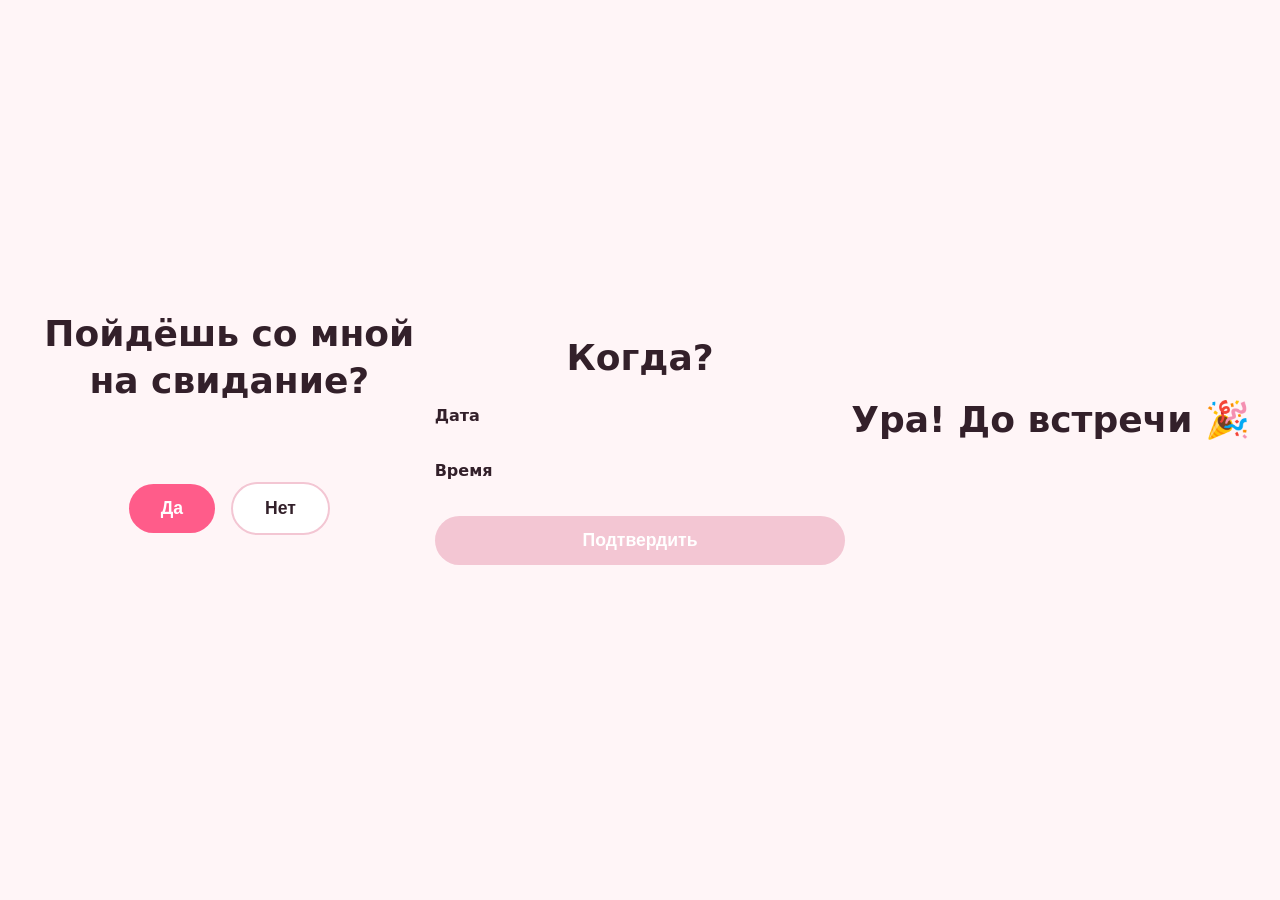
==== index.html @ 84dc76cf "feat: add base screens and layout" ====
<!DOCTYPE html>
<html lang="ru">
<head>
  <meta charset="UTF-8" />
  <meta name="viewport" content="width=device-width, initial-scale=1.0" />
  <title>Свидание?</title>
  <link rel="stylesheet" href="css/style.css" />
</head>
<body>
  <main class="app">
    <section class="screen" id="screen-ask" data-screen="ask">
      <h1 class="question">Пойдёшь со мной на свидание?</h1>
      <div class="button-row">
        <button class="btn btn-yes" id="btn-yes" type="button">Да</button>
        <button class="btn btn-no" id="btn-no" type="button">Нет</button>
      </div>
    </section>

    <section class="screen" id="screen-details" data-screen="details" hidden>
      <h1 class="question">Когда?</h1>

      <div class="field">
        <h2 class="field-label">Дата</h2>
        <div class="option-grid" id="date-options"></div>
      </div>

      <div class="field">
        <h2 class="field-label">Время</h2>
        <div class="option-grid" id="time-options"></div>
      </div>

      <button class="btn btn-confirm" id="btn-confirm" type="button" disabled>Подтвердить</button>
    </section>

    <section class="screen" id="screen-celebrate" data-screen="celebrate" hidden>
      <h1 class="question">Ура! До встречи 🎉</h1>
      <p class="summary" id="summary"></p>
      <canvas id="confetti-canvas"></canvas>
    </section>
  </main>

  <script src="js/script.js"></script>
</body>
</html>
---- css/style.css ----
:root {
  --color-bg: #fff5f7;
  --color-text: #33202a;
  --color-primary: #ff5c8a;
  --color-primary-dark: #e6406f;
  --color-surface: #ffffff;
  --color-border: #f3c6d3;
  --radius: 16px;
}

* {
  box-sizing: border-box;
}

html, body {
  height: 100%;
}

body {
  margin: 0;
  font-family: system-ui, -apple-system, "Segoe UI", Roboto, sans-serif;
  background: var(--color-bg);
  color: var(--color-text);
}

.app {
  min-height: 100vh;
  display: flex;
  align-items: center;
  justify-content: center;
  padding: 24px;
}

.screen {
  width: 100%;
  max-width: 480px;
  display: flex;
  flex-direction: column;
  align-items: center;
  gap: 24px;
  text-align: center;
}

.question {
  font-size: clamp(1.5rem, 5vw, 2.25rem);
  margin: 0;
  line-height: 1.3;
}

.button-row {
  position: relative;
  display: flex;
  gap: 16px;
  justify-content: center;
  align-items: center;
  width: 100%;
  min-height: 160px;
}

.btn {
  border: none;
  border-radius: 999px;
  padding: 14px 32px;
  font-size: 1.1rem;
  font-weight: 600;
  cursor: pointer;
  transition: transform 0.15s ease, background-color 0.15s ease;
}

.btn-yes {
  background: var(--color-primary);
  color: #fff;
}

.btn-yes:hover {
  background: var(--color-primary-dark);
  transform: scale(1.05);
}

.btn-no {
  background: var(--color-surface);
  color: var(--color-text);
  border: 2px solid var(--color-border);
  position: relative;
}

.field {
  width: 100%;
  text-align: left;
}

.field-label {
  font-size: 1rem;
  margin: 0 0 12px;
  color: var(--color-text);
}

.option-grid {
  display: grid;
  grid-template-columns: repeat(auto-fill, minmax(88px, 1fr));
  gap: 10px;
}

.option {
  border: 2px solid var(--color-border);
  background: var(--color-surface);
  border-radius: var(--radius);
  padding: 10px 6px;
  font-size: 0.95rem;
  cursor: pointer;
  transition: border-color 0.15s ease, background-color 0.15s ease;
}

.option:hover {
  border-color: var(--color-primary);
}

.option.selected {
  background: var(--color-primary);
  border-color: var(--color-primary);
  color: #fff;
}

.btn-confirm {
  background: var(--color-primary);
  color: #fff;
  width: 100%;
}

.btn-confirm:disabled {
  background: var(--color-border);
  cursor: not-allowed;
}

.summary {
  font-size: 1.1rem;
}

#confetti-canvas {
  position: fixed;
  inset: 0;
  width: 100vw;
  height: 100vh;
  pointer-events: none;
}
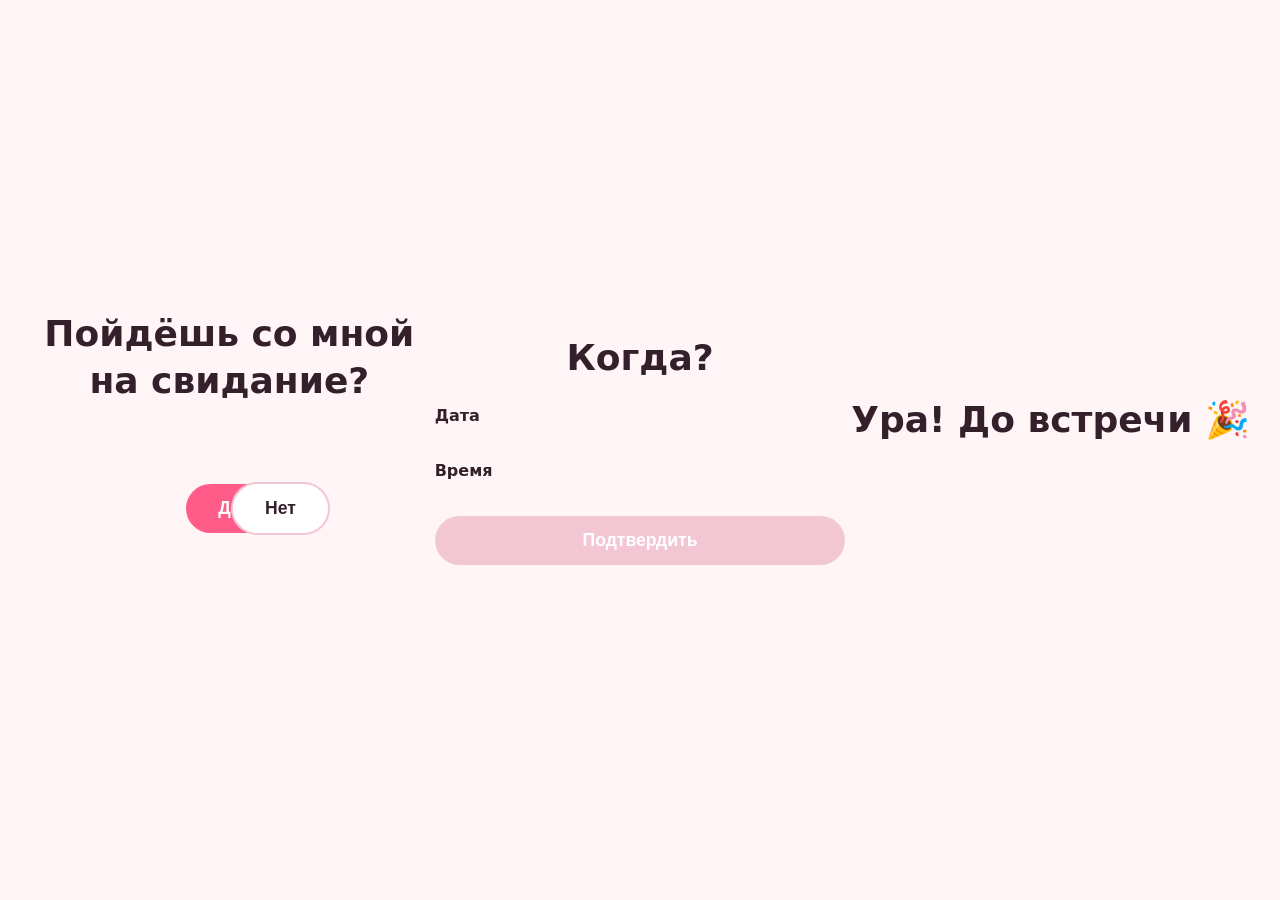
==== commit 8e4db6b4: "feat: make the no button dodge the cursor" ====
--- a/index.html
+++ b/index.html
@@ -39,6 +39,7 @@
     </section>
   </main>
 
+  <script src="js/dodge.js"></script>
   <script src="js/script.js"></script>
 </body>
 </html>
--- a/css/style.css
+++ b/css/style.css
@@ -81,7 +81,18 @@
   background: var(--color-surface);
   color: var(--color-text);
   border: 2px solid var(--color-border);
-  position: relative;
+  transition: left 0.2s ease, top 0.2s ease, transform 0.2s ease;
+  white-space: nowrap;
+}
+
+.btn-no.wiggle {
+  animation: wiggle 0.3s ease;
+}
+
+@keyframes wiggle {
+  0%, 100% { rotate: 0deg; }
+  25% { rotate: -8deg; }
+  75% { rotate: 8deg; }
 }
 
 .field {
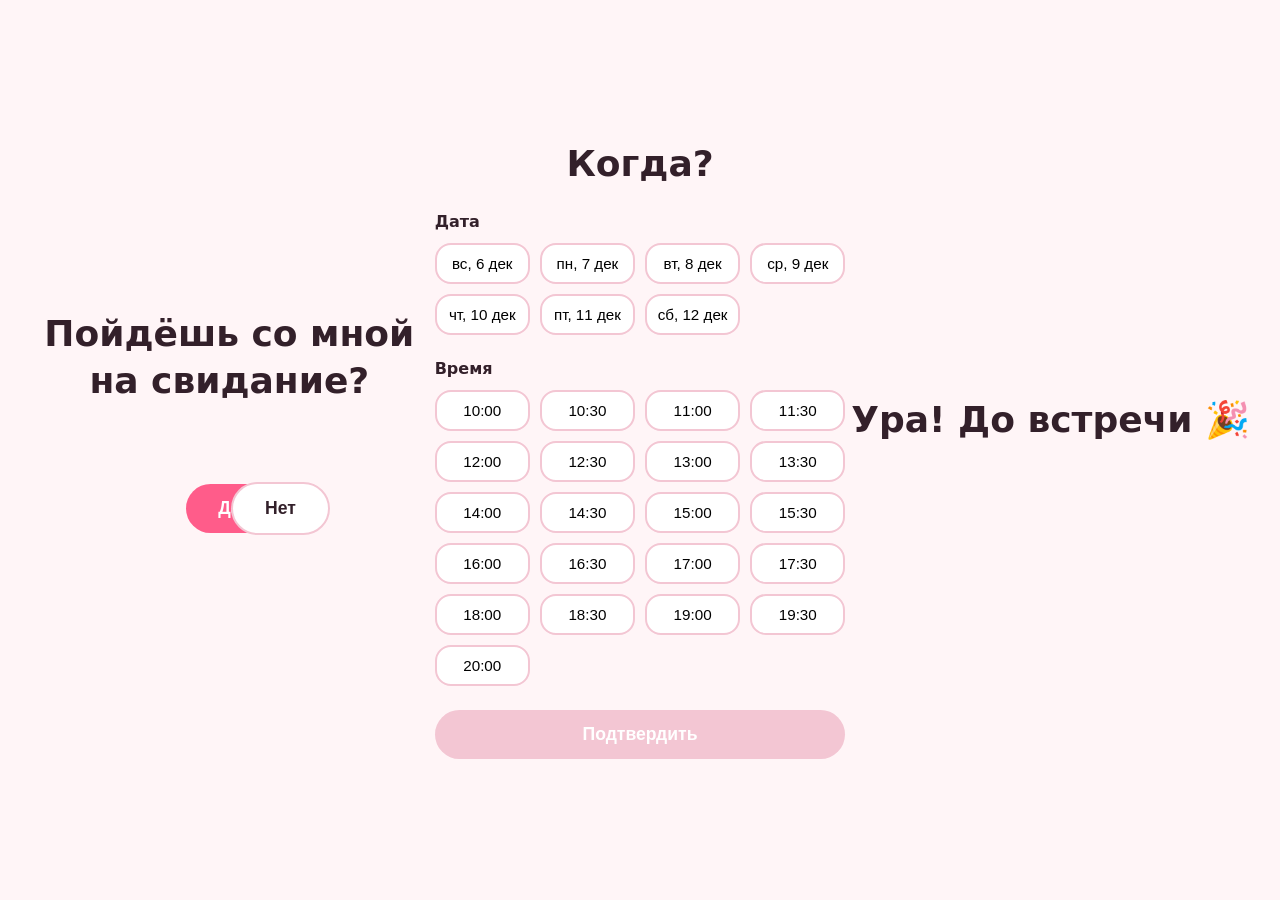
==== commit edd27d1d: "feat: add date and time selection screen" ====
--- a/index.html
+++ b/index.html
@@ -40,6 +40,7 @@
   </main>
 
   <script src="js/dodge.js"></script>
+  <script src="js/details.js"></script>
   <script src="js/script.js"></script>
 </body>
 </html>
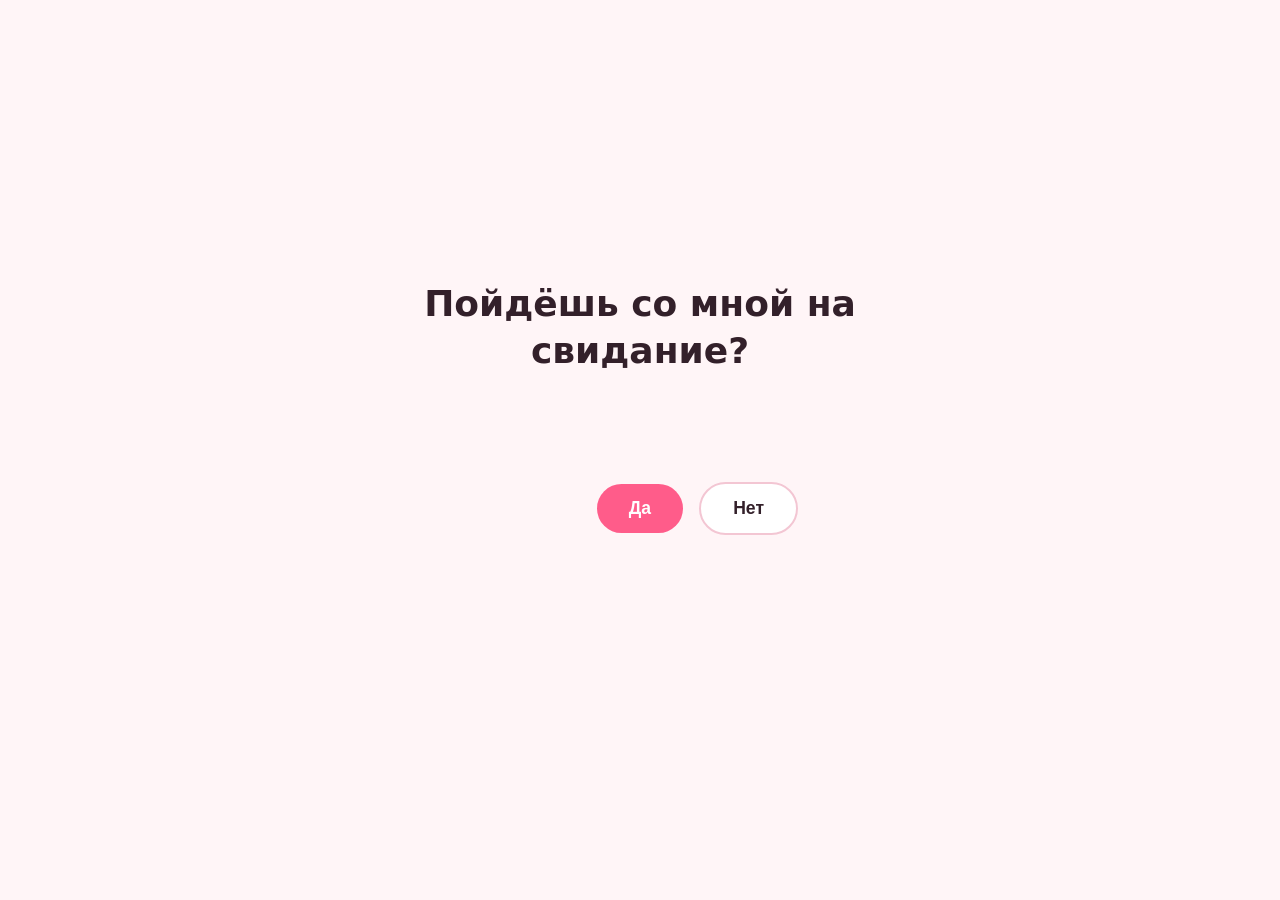
==== commit 6008a6f1: "refactor: split ask, date/time and celebration into separate pages" ====
--- a/index.html
+++ b/index.html
@@ -2,45 +2,26 @@
 <html lang="ru">
 <head>
   <meta charset="UTF-8" />
-  <meta name="viewport" content="width=device-width, initial-scale=1.0" />
+  <meta name="viewport" content="width=device-width, initial-scale=1.0, maximum-scale=1.0" />
   <title>Свидание?</title>
   <link rel="stylesheet" href="css/style.css" />
 </head>
 <body>
   <main class="app">
-    <section class="screen" id="screen-ask" data-screen="ask">
+    <section class="screen">
       <h1 class="question">Пойдёшь со мной на свидание?</h1>
       <div class="button-row">
         <button class="btn btn-yes" id="btn-yes" type="button">Да</button>
         <button class="btn btn-no" id="btn-no" type="button">Нет</button>
       </div>
     </section>
-
-    <section class="screen" id="screen-details" data-screen="details" hidden>
-      <h1 class="question">Когда?</h1>
-
-      <div class="field">
-        <h2 class="field-label">Дата</h2>
-        <div class="option-grid" id="date-options"></div>
-      </div>
-
-      <div class="field">
-        <h2 class="field-label">Время</h2>
-        <div class="option-grid" id="time-options"></div>
-      </div>
-
-      <button class="btn btn-confirm" id="btn-confirm" type="button" disabled>Подтвердить</button>
-    </section>
-
-    <section class="screen" id="screen-celebrate" data-screen="celebrate" hidden>
-      <h1 class="question">Ура! До встречи 🎉</h1>
-      <p class="summary" id="summary"></p>
-      <canvas id="confetti-canvas"></canvas>
-    </section>
   </main>
 
   <script src="js/dodge.js"></script>
-  <script src="js/details.js"></script>
-  <script src="js/script.js"></script>
+  <script>
+    document.getElementById("btn-yes").addEventListener("click", () => {
+      window.location.href = "date.html";
+    });
+  </script>
 </body>
 </html>
--- a/css/style.css
+++ b/css/style.css
@@ -25,6 +25,7 @@
 
 .app {
   min-height: 100vh;
+  min-height: 100dvh;
   display: flex;
   align-items: center;
   justify-content: center;
@@ -50,11 +51,10 @@
 .button-row {
   position: relative;
   display: flex;
-  gap: 16px;
   justify-content: center;
   align-items: center;
   width: 100%;
-  min-height: 160px;
+  height: 220px;
 }
 
 .btn {
@@ -64,6 +64,8 @@
   font-size: 1.1rem;
   font-weight: 600;
   cursor: pointer;
+  touch-action: manipulation;
+  -webkit-tap-highlight-color: transparent;
   transition: transform 0.15s ease, background-color 0.15s ease;
 }
 
@@ -78,11 +80,13 @@
 }
 
 .btn-no {
+  position: absolute;
   background: var(--color-surface);
   color: var(--color-text);
   border: 2px solid var(--color-border);
+  user-select: none;
+  white-space: nowrap;
   transition: left 0.2s ease, top 0.2s ease, transform 0.2s ease;
-  white-space: nowrap;
 }
 
 .btn-no.wiggle {
@@ -152,5 +156,6 @@
   inset: 0;
   width: 100vw;
   height: 100vh;
+  height: 100dvh;
   pointer-events: none;
 }
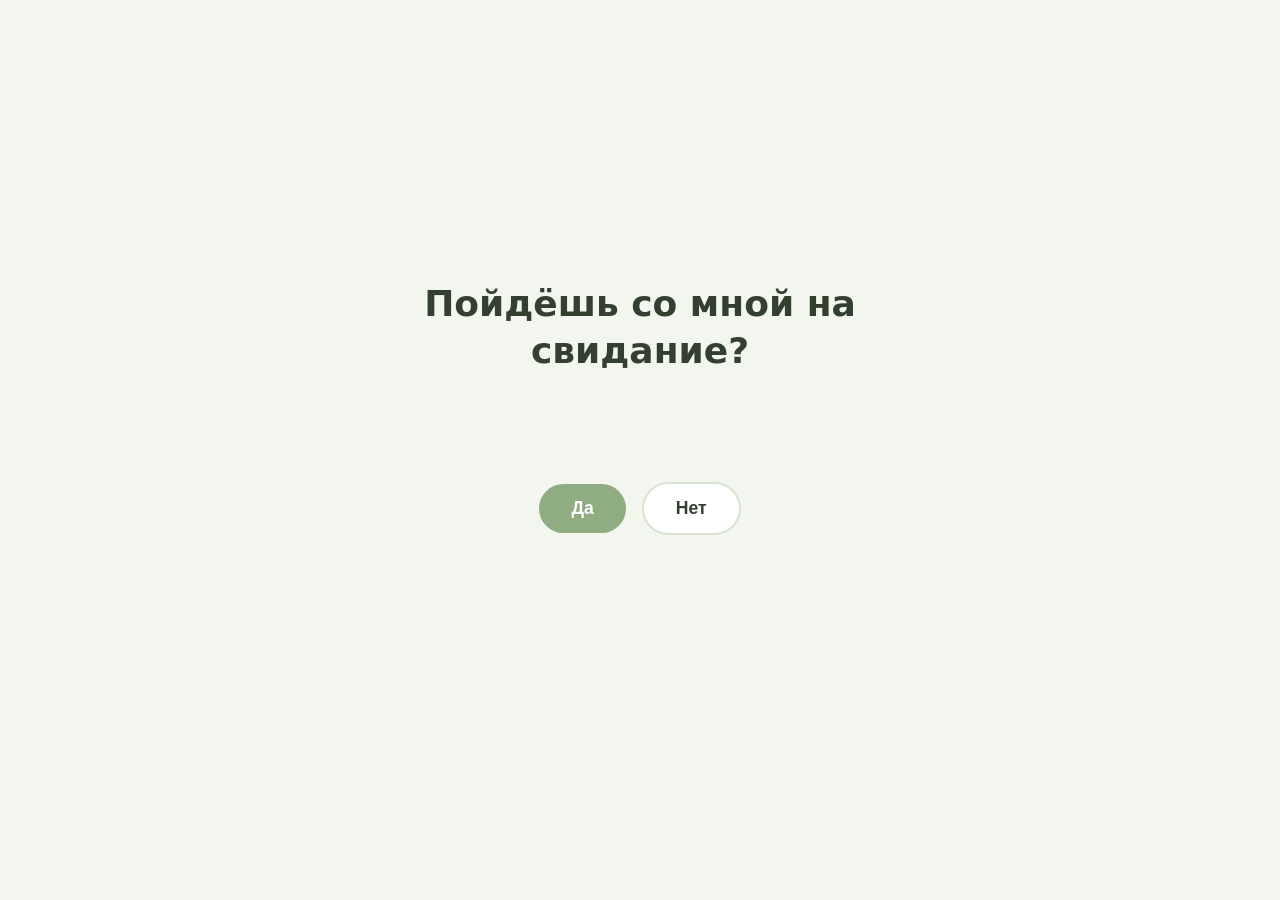
==== commit 1fe90dfc: "feat: track no-button attempts and completion per device Adds a shared tracking module that assigns " ====
--- a/index.html
+++ b/index.html
@@ -17,9 +17,11 @@
     </section>
   </main>
 
+  <script src="js/tracking.js"></script>
   <script src="js/dodge.js"></script>
   <script>
     document.getElementById("btn-yes").addEventListener("click", () => {
+      markNavigatingForward();
       window.location.href = "date.html";
     });
   </script>
--- a/css/style.css
+++ b/css/style.css
@@ -1,10 +1,10 @@
 :root {
-  --color-bg: #fff5f7;
-  --color-text: #33202a;
-  --color-primary: #ff5c8a;
-  --color-primary-dark: #e6406f;
+  --color-bg: #f2f6ee;
+  --color-text: #33402f;
+  --color-primary: #8fac83;
+  --color-primary-dark: #758f6b;
   --color-surface: #ffffff;
-  --color-border: #f3c6d3;
+  --color-border: #d9e3d1;
   --radius: 16px;
 }
 
@@ -50,9 +50,6 @@
 
 .button-row {
   position: relative;
-  display: flex;
-  justify-content: center;
-  align-items: center;
   width: 100%;
   height: 220px;
 }
@@ -70,6 +67,7 @@
 }
 
 .btn-yes {
+  position: absolute;
   background: var(--color-primary);
   color: #fff;
 }
@@ -86,17 +84,7 @@
   border: 2px solid var(--color-border);
   user-select: none;
   white-space: nowrap;
-  transition: left 0.2s ease, top 0.2s ease, transform 0.2s ease;
-}
-
-.btn-no.wiggle {
-  animation: wiggle 0.3s ease;
-}
-
-@keyframes wiggle {
-  0%, 100% { rotate: 0deg; }
-  25% { rotate: -8deg; }
-  75% { rotate: 8deg; }
+  transition: left 0.2s ease, top 0.2s ease, transform 0.2s ease, opacity 0.4s ease;
 }
 
 .field {
@@ -123,6 +111,8 @@
   padding: 10px 6px;
   font-size: 0.95rem;
   cursor: pointer;
+  touch-action: manipulation;
+  -webkit-tap-highlight-color: transparent;
   transition: border-color 0.15s ease, background-color 0.15s ease;
 }
 
